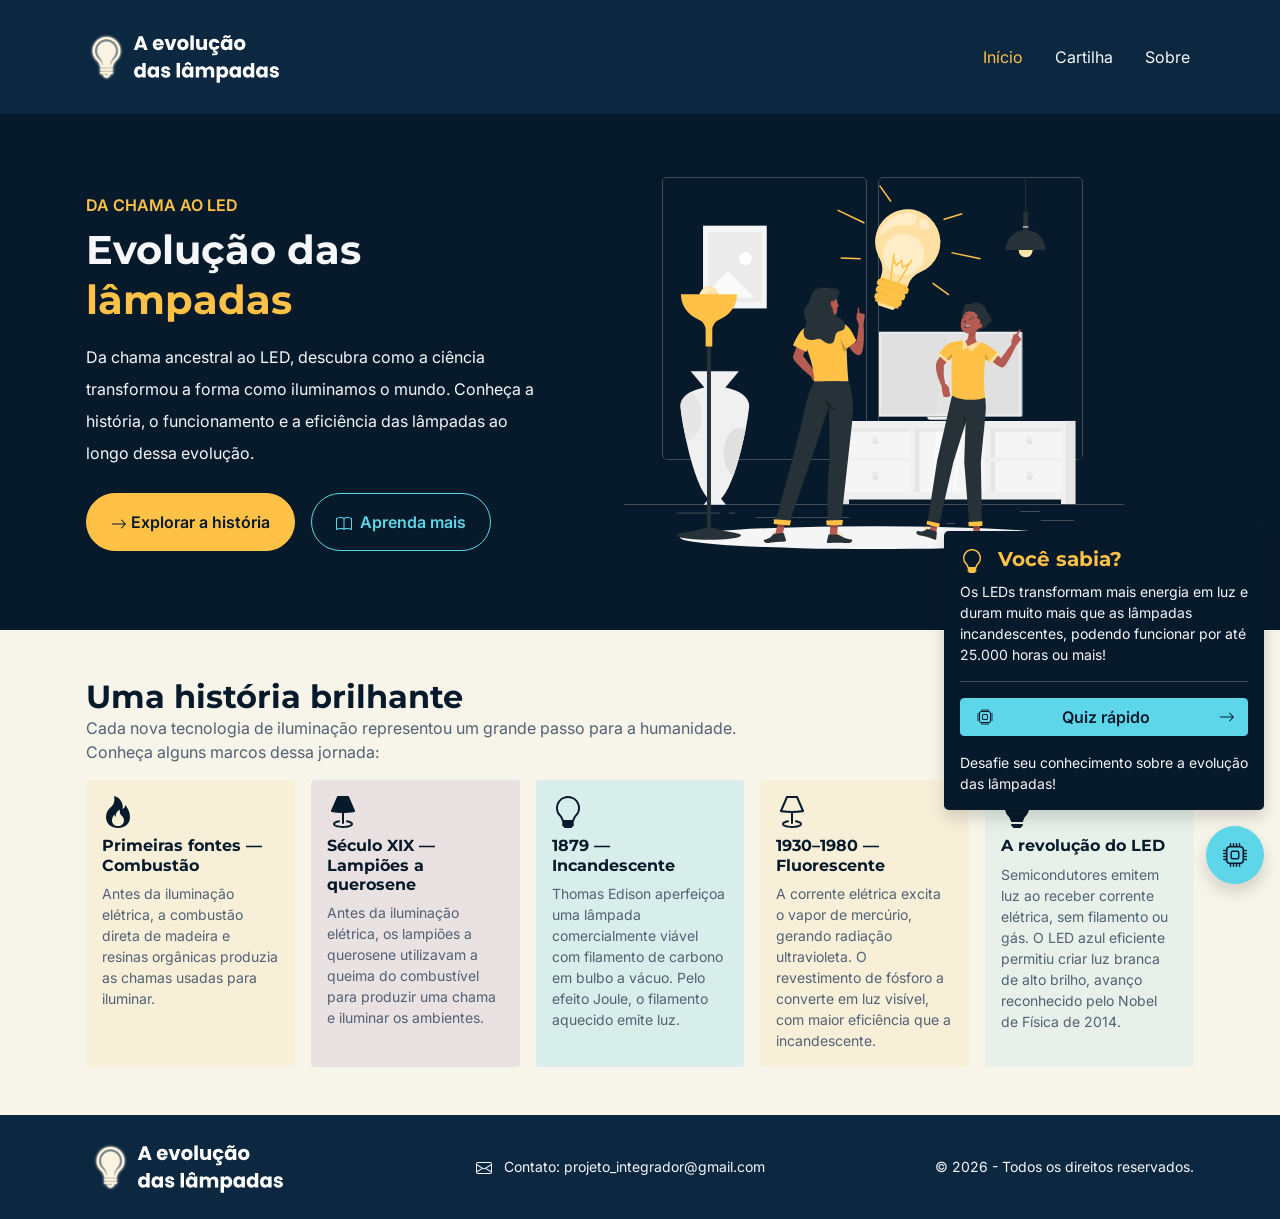
==== index.html @ 09c24e11 "Adicionando a pagina de cartilha e ajustando os estilos e links do site." ====
<!doctype html>
<html lang="pt-BR">
  <head>
    <meta charset="UTF-8"/>
    <meta name="viewport" content="width=device-width, initial-scale=1"/>
    <link rel="stylesheet" href="css/bootstrap.min.css" />
    <link rel="stylesheet" href="css/style.css" />
    <link rel="preconnect" href="https://fonts.googleapis.com"/>
    <link rel="preconnect" href="https://fonts.gstatic.com" crossorigin/>
    <link href="https://fonts.googleapis.com/css2?family=Inter:wght@400;600;700&family=Montserrat:wght@700&display=swap"
      rel="stylesheet"/>
    <link rel="icon" href="img/logo-icon.svg" type="image/svg+xml"/>
    <title>Início | Evolução das lâmpadas</title>
  </head>

  <body>
    <header>
      <nav class="navbar navbar-expand-md navbar-dark bg-azul-escuro py-3">
        <div class="container">
          <img
            src="img/evolucao-lampada-logo.svg" alt="Evolução das lâmpadas"
            class="navbar-brand img-fluid"
            width="220"/>

          <button
            class="navbar-toggler"
            type="button"
            data-bs-toggle="collapse"
            data-bs-target="#menuPrincipal"
            aria-controls="menuPrincipal"
            aria-expanded="false"
            aria-label="Abrir ou fechar o menu">
            <span class="navbar-toggler-icon"></span>
          </button>

          <div class="collapse navbar-collapse" id="menuPrincipal">
            <ul class="navbar-nav ms-auto gap-md-3">
              <li class="nav-item">
                <a class="nav-link active" href="#inicio" aria-current="page">Início</a>
              </li>

              <li class="nav-item">
                <a class="nav-link" href="cartilha.html">Cartilha</a>
              </li>
              
              <li class="nav-item">
                <a class="nav-link" href="#sobre">Sobre</a>
              </li>
            </ul>
          </div>
        </div>
      </nav>
    </header>

    <main id="inicio">
      <section class="bg-azul-marinho text-branco-suave py-5 py-md-2" aria-labelledby="titulo-principal">
        <div class="container px-4 px-md-3">
          <div class="row align-items-center gx-3">
            <div class="col-lg-5">
              <div>
                <p class="text-amarelo-luz text-uppercase texto-seminegrito mb-2">
                Da chama ao LED
                </p>

                <h1 id="titulo-principal" class="lh-sm mb-3 fw-bold">
                  Evolução das
                  <span class="text-amarelo-luz">lâmpadas</span>
                </h1>

                <p class="lh-lg mb-4">
                  Da chama ancestral ao LED, descubra como a ciência transformou a forma como iluminamos o mundo.
                  Conheça a história, o funcionamento e a eficiência das lâmpadas ao longo dessa evolução.
                </p>
              </div>

              <div class="d-flex flex-wrap gap-3">
                <a class="btn btn-personalizado btn-amarelo-luz rounded-pill px-4 py-3 texto-seminegrito" href="#historia">
                  <img src="bootstrap-icons-1.13.1/arrow-right.svg" alt=""
                    width="16"
                    height="16"
                    class="flex-shrink-0 icone-azul-marinho"/>

                  Explorar a história
                </a>

                <a class="btn btn-personalizado btn-ciano-contorno rounded-pill px-4 py-3 texto-seminegrito" href="#cartilha">
                  <img src="bootstrap-icons-1.13.1/book.svg" alt=""
                    width="16"
                    height="16"
                    class="flex-shrink-0 me-1 icone-ciano"/> 
                    
                  Aprenda mais
                </a>

              </div>
            </div>

            <div class="col-lg-7 d-none d-md-block mt-md-4 mt-lg-0">
              <img
                src="img/equipe-lampada-amarela-banner.svg"
                alt="Duas pessoas em um ambiente com luminárias e uma grande lâmpada amarela ao centro."
                class="img-fluid d-block mx-auto"
                width="500"
                height="500" />
            </div>
          </div>
        </div>
      </section>

      <section id="historia" class="py-4 py-lg-5" aria-labelledby="titulo-historia">
        <div class="container px-4 px-md-3">
          <div class="row gx-3">

            <div class="col-12">
              <div class="mb-3">
                <h2 id="titulo-historia" class="text-azul-marinho fw-bold mb-0">Uma história brilhante</h2>
                <p class="mb-0">
                  Cada nova tecnologia de iluminação representou um grande passo para a humanidade.<br />
                  Conheça alguns marcos dessa jornada:
                </p>
              </div>

              <ol class="row row-cols-1 row-cols-sm-2 row-cols-lg-5 g-3 list-unstyled mb-0">
                <li class="col">
                  <div class="card h-100 border-0 bg-amarelo-suave">
                    <div class="card-body p-3">
                      <img
                        src="bootstrap-icons-1.13.1/fire.svg"
                        alt=""
                        width="32"
                        height="32"
                        class="icone-azul-marinho" />

                      <h3 class="card-title fs-6 text-azul-marinho mt-2 fw-bold">Primeiras fontes — Combustão</h3>

                      <p class="card-text small mb-0">
                        Antes da iluminação elétrica, a combustão direta de madeira e resinas orgânicas produzia
                        as chamas usadas para iluminar.
                      </p>
                    </div>
                  </div>
                </li>

                <li class="col">
                  <div class="card h-100 border-0 bg-lilas-suave">
                    <div class="card-body p-3">
                      <img
                        src="bootstrap-icons-1.13.1/lamp-fill.svg"
                        alt=""
                        width="32"
                        height="32"
                        class="icone-azul-marinho" />

                      <h3 class="card-title fs-6 text-azul-marinho mt-2 fw-bold">Século XIX — Lampiões a querosene</h3>

                      <p class="card-text small mb-0">
                        Antes da iluminação elétrica, os lampiões a querosene utilizavam a queima do combustível
                        para produzir uma chama e iluminar os ambientes.
                      </p>
                    </div>
                  </div>
                </li>

                <li class="col">
                  <div class="card h-100 border-0 bg-ciano-claro">
                    <div class="card-body p-3">
                      <img
                        src="bootstrap-icons-1.13.1/lightbulb.svg"
                        alt=""
                        width="32"
                        height="32"
                        class="icone-azul-marinho" />

                      <h3 class="card-title fs-6 text-azul-marinho mt-2 fw-bold">1879 — Incandescente</h3>

                      <p class="card-text small mb-0">
                        Thomas Edison aperfeiçoa uma lâmpada comercialmente viável com filamento de carbono em bulbo
                        a vácuo. Pelo efeito Joule, o filamento aquecido emite luz.
                      </p>
                    </div>
                  </div>
                </li>

                <li class="col">
                  <div class="card h-100 border-0 bg-amarelo-suave">
                    <div class="card-body p-3">
                      <img
                        src="bootstrap-icons-1.13.1/lamp.svg"
                        alt=""
                        width="32"
                        height="32"
                        class="icone-azul-marinho" />

                      <h3 class="card-title fs-6 text-azul-marinho mt-2 fw-bold">1930–1980 — Fluorescente</h3>

                      <p class="card-text small mb-0">
                        A corrente elétrica excita o vapor de mercúrio, gerando radiação ultravioleta. O revestimento
                        de fósforo a converte em luz visível, com maior eficiência que a incandescente.
                      </p>
                    </div>
                  </div>
                </li>

                <li class="col">
                  <div class="card h-100 border-0 bg-ciano-suave">
                    <div class="card-body p-3">
                      <img
                        src="bootstrap-icons-1.13.1/lightbulb-fill.svg"
                        alt=""
                        width="32"
                        height="32"
                        class="icone-azul-marinho" />

                      <h3 class="card-title fs-6 text-azul-marinho mt-2 fw-bold">A revolução do LED</h3>

                      <p class="card-text small mb-0">
                        Semicondutores emitem luz ao receber corrente elétrica, sem filamento ou gás. O LED azul
                        eficiente permitiu criar luz branca de alto brilho, avanço reconhecido pelo Nobel de Física de 2014.
                      </p>
                    </div>
                  </div>
                </li>

              </ol>
            </div>

          </div>
        </div>
      </section>
    </main>

    <footer class="bg-azul-escuro text-branco-suave pt-4 pb-3 py-md-3">
      <div class="container px-4 px-md-3">
        <div class="d-flex flex-column flex-lg-row align-items-center align-items-md-start align-items-lg-center gap-3 gap-lg-4 text-center text-md-start">
          <a href="#inicio" aria-label="Voltar ao início">
            <img
              src="img/evolucao-lampada-logo.svg"
              alt="Evolução das lâmpadas"
              class="img-fluid"
              width="220" />
          </a>

          <address class="small mb-0 flex-grow-1 text-center align-self-center">
            <a href="mailto:projeto_integrador@gmail.com" class="text-branco-suave text-decoration-none text-break">
              <img
                src="bootstrap-icons-1.13.1/envelope.svg"
                alt=""
                width="16"
                height="16"
                class="flex-shrink-0 me-2 icone-branco-suave" />
                Contato: projeto_integrador@gmail.com
            </a>
          </address>

          <div class="mt-4 mt-md-0 align-self-center align-self-lg-center ms-lg-auto text-start">
            <p class="small mb-0">&copy; 2026 - Todos os direitos reservados.</p>
          </div>
        </div>
      </div>
    </footer>

    <aside class="quiz-flutuante position-fixed end-0 p-3 pe-none" aria-label="Quiz rápido">
      <div class="collapse pe-auto" id="quiz-celular">
        <div class="quiz-painel bg-azul-marinho text-branco-suave rounded-3 shadow p-3 mb-3">
          <div>
            <h2 class="fs-5 text-amarelo-luz fw-bold">
              <img
                src="bootstrap-icons-1.13.1/lightbulb.svg"
                alt=""
                width="24"
                height="24"
                class="flex-shrink-0 me-2 icone-amarelo-luz" />
              Você sabia?
            </h2>
            <p class="small">
              Os LEDs transformam mais energia em luz e duram muito mais que as lâmpadas incandescentes, podendo
              funcionar por até 25.000 horas ou mais!
            </p>
          </div>

          <hr />

          <a
            class="btn btn-personalizado btn-ciano w-100 d-flex align-items-center justify-content-between gap-2 texto-seminegrito"
            href="quiz.html">
            <img
              src="bootstrap-icons-1.13.1/cpu.svg"
              alt=""
              width="16"
              height="16"
              class="flex-shrink-0 ms-1 icone-azul-marinho" />

            Quiz rápido

            <img
              src="bootstrap-icons-1.13.1/arrow-right.svg"
              alt=""
              width="16"
              height="16"
              class="flex-shrink-0 icone-azul-marinho" />
          </a>
          <div class="mt-3">
            <p class="small mb-0">Desafie seu conhecimento sobre a evolução das lâmpadas!</p>
          </div>
        </div>
      </div>

      <div class="d-flex justify-content-end">
        <button
          class="quiz-botao btn btn-personalizado btn-ciano rounded-circle shadow p-3 lh-1 pe-auto"
          type="button"
          data-bs-toggle="collapse"
          data-bs-target="#quiz-celular"
          aria-expanded="false"
          aria-controls="quiz-celular"
          aria-label="Abrir ou fechar o quadro do quiz">
          <img
            src="bootstrap-icons-1.13.1/cpu.svg"
            alt=""
            width="24"
            height="24"
            class="flex-shrink-0 icone-azul-marinho" />
        </button>
      </div>
    </aside>

    <script src="js/bootstrap.bundle.min.js"></script>
    <script src="js/quiz.js"></script>
  </body>
</html>
---- css/style.css ----
/* GUIA 11 */
:root {
  --azul-marinho: #071a2b;
  --azul-escuro: #0c2740;
  --amarelo-luz: #ffc247;
  --amarelo-dourado: #ffd76a;
  --azul-ciano: #5cd6e8;
  --branco-marfim: #f7f4ea;
  --branco-suave: #f5f7fa;
  --cinza-azulado: #526174;
  --fonte-titulos: "Montserrat", sans-serif;
  --fonte-texto: "Inter", sans-serif;

--filtro-icone-azul-marinho: brightness(0) saturate(100%) invert(7%) sepia(26.0172%) saturate(1415.1159%)
  hue-rotate(166.724deg) brightness(125.2178%) contrast(100.4%);
--filtro-icone-ciano: brightness(0) saturate(100%) invert(49.5159%) sepia(56.64%) saturate(509.5575%)
  hue-rotate(157.734deg) brightness(146.4315%) contrast(81.9508%);
--filtro-icone-amarelo-luz: brightness(0) saturate(100%) invert(70.718%) sepia(15.9772%) saturate(1612.7159%)
  hue-rotate(-6.0572deg) brightness(110.0978%) contrast(100.16%);
--filtro-icone-branco-suave: brightness(0) saturate(100%) invert(48.0359%) sepia(25.3024%) saturate(14%)
  hue-rotate(176.8478deg) brightness(148.9915%) contrast(183.6708%);
}

body {
  font-family: var(--fonte-texto);
  color: var(--cinza-azulado);
  background-color: var(--branco-marfim);
}

h1,
h2,
h3,
h4,
h5,
h6 {
  font-family: var(--fonte-titulos);
  font-weight: 700;
}

.texto-seminegrito {
  font-weight: 600;
}

.text-branco-suave,
.navbar-dark .navbar-nav .nav-link {
  color: var(--branco-suave);
}

.navbar-dark .navbar-nav .nav-link.active,
.navbar-dark .navbar-nav .nav-link:hover,
.navbar-dark .navbar-nav .nav-link:focus {
  color: var(--amarelo-luz);
}

.bg-azul-escuro {
  background-color: var(--azul-escuro);
}

.bg-azul-marinho {
  background-color: var(--azul-marinho);
}

.text-amarelo-luz {
  color: var(--amarelo-luz);
}

.btn-personalizado {
  color: var(--botao-texto, var(--azul-marinho));
  background-color: var(--botao-fundo);
  border-color: var(--botao-borda, var(--botao-fundo));
}

.btn-personalizado:hover,
.btn-personalizado:focus {
  color: var(--azul-marinho);
  background-color: var(--botao-destaque);
  border-color: var(--botao-destaque);
}

.btn-personalizado:focus {
  outline: 2px solid var(--branco-suave);
  outline-offset: 3px;
  box-shadow: none;
}

.btn-amarelo-luz {
  --botao-fundo: var(--amarelo-luz);
  --botao-destaque: var(--amarelo-dourado);
}

.btn-ciano {
  --botao-fundo: var(--azul-ciano);
  --botao-destaque: var(--amarelo-luz);
}

.btn-ciano-contorno {
  --botao-texto: var(--azul-ciano);
  --botao-fundo: transparent;
  --botao-borda: var(--azul-ciano);
  --botao-destaque: var(--azul-ciano);
}

.text-azul-marinho {
  color: var(--azul-marinho);
}

.bg-amarelo-suave {
  background-color: rgba(255, 194, 71, 0.1);
}

.bg-ciano-claro {
  background-color: rgba(92, 214, 232, 0.2);
}

.bg-ciano-suave {
  background-color: rgba(92, 214, 232, 0.1);
}

.bg-lilas-suave {
  background-color: rgba(141, 91, 167, 0.123);
}

.imagem-cartilha {
  object-fit: contain;
}

@media (min-width: 992px) {
  .sequencia-historia > li {
    position: relative;
  }

  .sequencia-historia > li:not(:last-child)::after {
    content: "";
    position: absolute;
    top: 50%;
    right: -8px;
    width: 16px;
    height: 16px;
    transform: translateY(-50%);
    background: url("../bootstrap-icons-1.13.1/arrow-right.svg") center / contain no-repeat;
    filter: var(--filtro-icone-ciano);
  }
}

.icone-azul-marinho {
  filter: var(--filtro-icone-azul-marinho);
}

.icone-ciano {
  filter: var(--filtro-icone-ciano);
}

.icone-amarelo-luz {
  filter: var(--filtro-icone-amarelo-luz);
}

.icone-branco-suave {
  filter: var(--filtro-icone-branco-suave);
}

.btn-ciano-contorno:hover .icone-ciano,
.btn-ciano-contorno:focus .icone-ciano {
  filter: var(--filtro-icone-azul-marinho);
}

.quiz-flutuante {
  width: min(22rem, 100%);
  bottom: var(--limite-rodape, 0px);
  z-index: 1030;
}

.quiz-painel {
  max-height: max(0px, calc(100dvh - 7rem - var(--limite-rodape, 0px)));
  overflow-y: auto;
}

.quiz-botao {
  animation: quiz-pulo 2.5s ease-in-out infinite;
}

.quiz-botao:hover,
.quiz-botao:focus-visible {
  animation-play-state: paused;
}

@keyframes quiz-pulo {
  0%, 40%, 100% { transform: translateY(0); }
  20% { transform: translateY(-6px); }
}

@media (prefers-reduced-motion: reduce) {
  .quiz-botao {
    animation: none;
  }
}
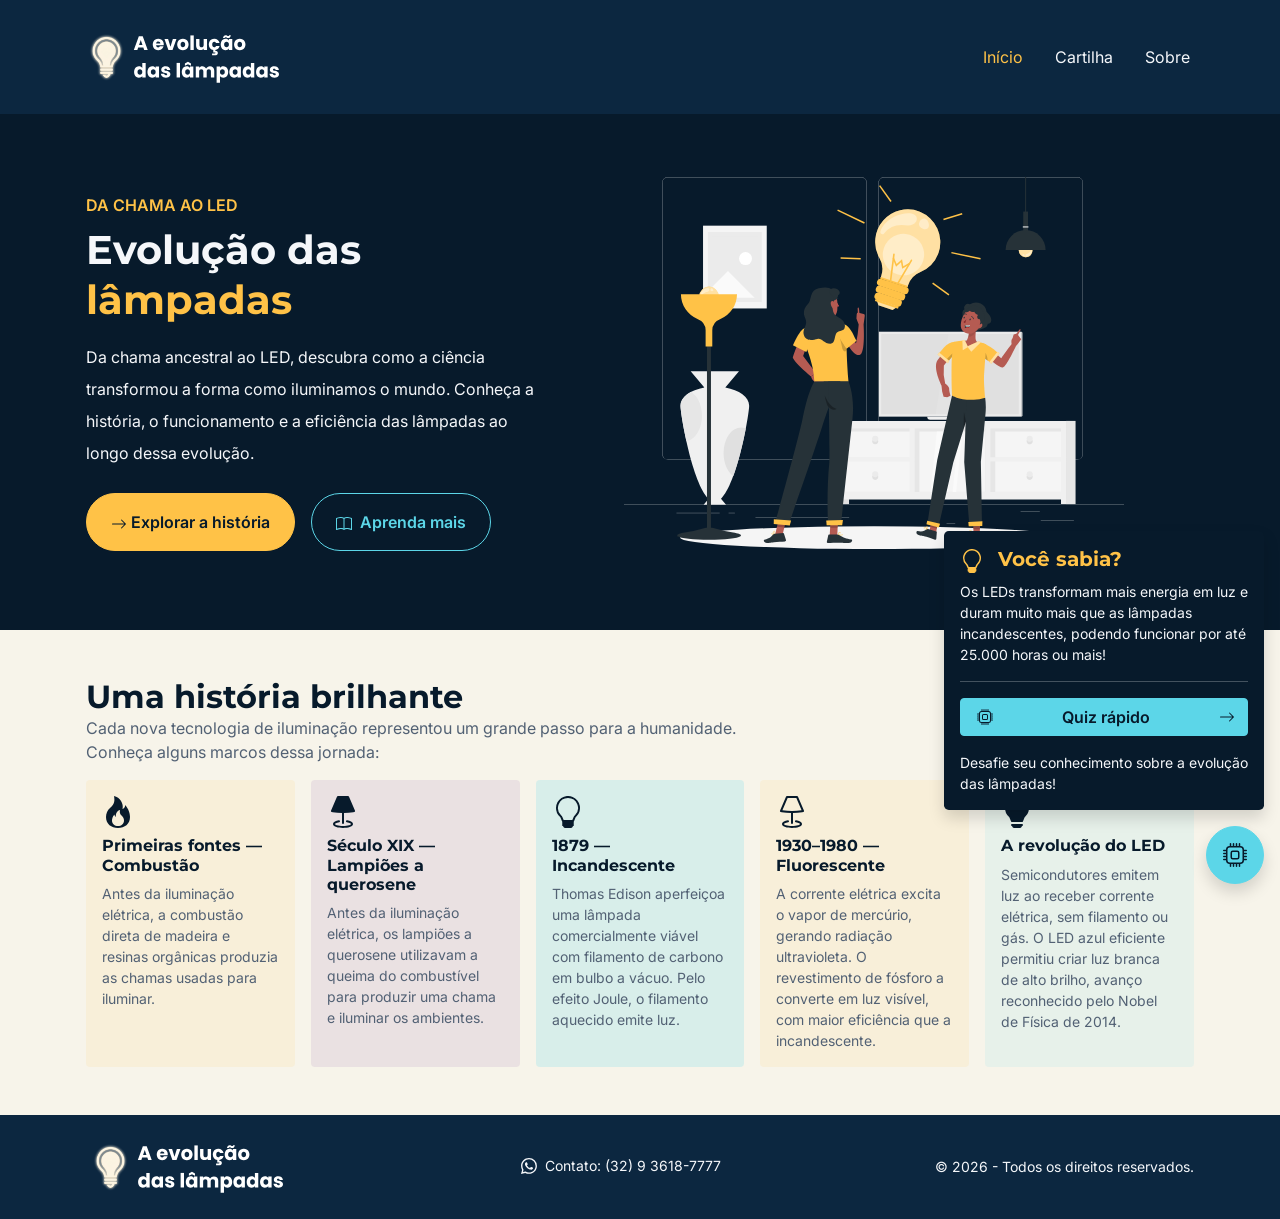
==== commit 78ca235e: "Alterando a forma de contato." ====
--- a/index.html
+++ b/index.html
@@ -1,15 +1,16 @@
 <!doctype html>
 <html lang="pt-BR">
   <head>
-    <meta charset="UTF-8"/>
-    <meta name="viewport" content="width=device-width, initial-scale=1"/>
+    <meta charset="UTF-8" />
+    <meta name="viewport" content="width=device-width, initial-scale=1" />
     <link rel="stylesheet" href="css/bootstrap.min.css" />
     <link rel="stylesheet" href="css/style.css" />
-    <link rel="preconnect" href="https://fonts.googleapis.com"/>
-    <link rel="preconnect" href="https://fonts.gstatic.com" crossorigin/>
-    <link href="https://fonts.googleapis.com/css2?family=Inter:wght@400;600;700&family=Montserrat:wght@700&display=swap"
-      rel="stylesheet"/>
-    <link rel="icon" href="img/logo-icon.svg" type="image/svg+xml"/>
+    <link rel="preconnect" href="https://fonts.googleapis.com" />
+    <link rel="preconnect" href="https://fonts.gstatic.com" crossorigin />
+    <link
+      href="https://fonts.googleapis.com/css2?family=Inter:wght@400;600;700&family=Montserrat:wght@700&display=swap"
+      rel="stylesheet" />
+    <link rel="icon" href="img/logo-icon.svg" type="image/svg+xml" />
     <title>Início | Evolução das lâmpadas</title>
   </head>
 
@@ -18,9 +19,10 @@
       <nav class="navbar navbar-expand-md navbar-dark bg-azul-escuro py-3">
         <div class="container">
           <img
-            src="img/evolucao-lampada-logo.svg" alt="Evolução das lâmpadas"
+            src="img/evolucao-lampada-logo.svg"
+            alt="Evolução das lâmpadas"
             class="navbar-brand img-fluid"
-            width="220"/>
+            width="220" />
 
           <button
             class="navbar-toggler"
@@ -42,7 +44,7 @@
               <li class="nav-item">
                 <a class="nav-link" href="cartilha.html">Cartilha</a>
               </li>
-              
+
               <li class="nav-item">
                 <a class="nav-link" href="#sobre">Sobre</a>
               </li>
@@ -58,9 +60,7 @@
           <div class="row align-items-center gx-3">
             <div class="col-lg-5">
               <div>
-                <p class="text-amarelo-luz text-uppercase texto-seminegrito mb-2">
-                Da chama ao LED
-                </p>
+                <p class="text-amarelo-luz text-uppercase texto-seminegrito mb-2">Da chama ao LED</p>
 
                 <h1 id="titulo-principal" class="lh-sm mb-3 fw-bold">
                   Evolução das
@@ -74,24 +74,31 @@
               </div>
 
               <div class="d-flex flex-wrap gap-3">
-                <a class="btn btn-personalizado btn-amarelo-luz rounded-pill px-4 py-3 texto-seminegrito" href="#historia">
-                  <img src="bootstrap-icons-1.13.1/arrow-right.svg" alt=""
+                <a
+                  class="btn btn-personalizado btn-amarelo-luz rounded-pill px-4 py-3 texto-seminegrito"
+                  href="#historia">
+                  <img
+                    src="bootstrap-icons-1.13.1/arrow-right.svg"
+                    alt=""
                     width="16"
                     height="16"
-                    class="flex-shrink-0 icone-azul-marinho"/>
+                    class="flex-shrink-0 icone-azul-marinho" />
 
                   Explorar a história
                 </a>
 
-                <a class="btn btn-personalizado btn-ciano-contorno rounded-pill px-4 py-3 texto-seminegrito" href="#cartilha">
-                  <img src="bootstrap-icons-1.13.1/book.svg" alt=""
+                <a
+                  class="btn btn-personalizado btn-ciano-contorno rounded-pill px-4 py-3 texto-seminegrito"
+                  href="cartilha.html">
+                  <img
+                    src="bootstrap-icons-1.13.1/book.svg"
+                    alt=""
                     width="16"
                     height="16"
-                    class="flex-shrink-0 me-1 icone-ciano"/> 
-                    
+                    class="flex-shrink-0 me-1 icone-ciano" />
+
                   Aprenda mais
                 </a>
-
               </div>
             </div>
 
@@ -110,7 +117,6 @@
       <section id="historia" class="py-4 py-lg-5" aria-labelledby="titulo-historia">
         <div class="container px-4 px-md-3">
           <div class="row gx-3">
-
             <div class="col-12">
               <div class="mb-3">
                 <h2 id="titulo-historia" class="text-azul-marinho fw-bold mb-0">Uma história brilhante</h2>
@@ -134,8 +140,8 @@
                       <h3 class="card-title fs-6 text-azul-marinho mt-2 fw-bold">Primeiras fontes — Combustão</h3>
 
                       <p class="card-text small mb-0">
-                        Antes da iluminação elétrica, a combustão direta de madeira e resinas orgânicas produzia
-                        as chamas usadas para iluminar.
+                        Antes da iluminação elétrica, a combustão direta de madeira e resinas orgânicas produzia as
+                        chamas usadas para iluminar.
                       </p>
                     </div>
                   </div>
@@ -154,8 +160,8 @@
                       <h3 class="card-title fs-6 text-azul-marinho mt-2 fw-bold">Século XIX — Lampiões a querosene</h3>
 
                       <p class="card-text small mb-0">
-                        Antes da iluminação elétrica, os lampiões a querosene utilizavam a queima do combustível
-                        para produzir uma chama e iluminar os ambientes.
+                        Antes da iluminação elétrica, os lampiões a querosene utilizavam a queima do combustível para
+                        produzir uma chama e iluminar os ambientes.
                       </p>
                     </div>
                   </div>
@@ -174,8 +180,8 @@
                       <h3 class="card-title fs-6 text-azul-marinho mt-2 fw-bold">1879 — Incandescente</h3>
 
                       <p class="card-text small mb-0">
-                        Thomas Edison aperfeiçoa uma lâmpada comercialmente viável com filamento de carbono em bulbo
-                        a vácuo. Pelo efeito Joule, o filamento aquecido emite luz.
+                        Thomas Edison aperfeiçoa uma lâmpada comercialmente viável com filamento de carbono em bulbo a
+                        vácuo. Pelo efeito Joule, o filamento aquecido emite luz.
                       </p>
                     </div>
                   </div>
@@ -194,8 +200,8 @@
                       <h3 class="card-title fs-6 text-azul-marinho mt-2 fw-bold">1930–1980 — Fluorescente</h3>
 
                       <p class="card-text small mb-0">
-                        A corrente elétrica excita o vapor de mercúrio, gerando radiação ultravioleta. O revestimento
-                        de fósforo a converte em luz visível, com maior eficiência que a incandescente.
+                        A corrente elétrica excita o vapor de mercúrio, gerando radiação ultravioleta. O revestimento de
+                        fósforo a converte em luz visível, com maior eficiência que a incandescente.
                       </p>
                     </div>
                   </div>
@@ -215,15 +221,14 @@
 
                       <p class="card-text small mb-0">
                         Semicondutores emitem luz ao receber corrente elétrica, sem filamento ou gás. O LED azul
-                        eficiente permitiu criar luz branca de alto brilho, avanço reconhecido pelo Nobel de Física de 2014.
-                      </p>
-                    </div>
-                  </div>
-                </li>
-
+                        eficiente permitiu criar luz branca de alto brilho, avanço reconhecido pelo Nobel de Física de
+                        2014.
+                      </p>
+                    </div>
+                  </div>
+                </li>
               </ol>
             </div>
-
           </div>
         </div>
       </section>
@@ -231,24 +236,26 @@
 
     <footer class="bg-azul-escuro text-branco-suave pt-4 pb-3 py-md-3">
       <div class="container px-4 px-md-3">
-        <div class="d-flex flex-column flex-lg-row align-items-center align-items-md-start align-items-lg-center gap-3 gap-lg-4 text-center text-md-start">
+        <div
+          class="d-flex flex-column flex-lg-row align-items-center align-items-md-start align-items-lg-center gap-3 gap-lg-4 text-center text-md-start">
           <a href="#inicio" aria-label="Voltar ao início">
-            <img
-              src="img/evolucao-lampada-logo.svg"
-              alt="Evolução das lâmpadas"
-              class="img-fluid"
-              width="220" />
+            <img src="img/evolucao-lampada-logo.svg" alt="Evolução das lâmpadas" class="img-fluid" width="220" />
           </a>
 
           <address class="small mb-0 flex-grow-1 text-center align-self-center">
-            <a href="mailto:projeto_integrador@gmail.com" class="text-branco-suave text-decoration-none text-break">
+            <a
+              href="https://wa.me/5532936187777?text=Ol%C3%A1%21%20Gostaria%20de%20saber%20mais%20sobre%20o%20projeto."
+              target="_blank"
+              rel="noopener noreferrer"
+              class="d-inline-flex align-items-center text-branco-suave text-decoration-none text-break">
               <img
-                src="bootstrap-icons-1.13.1/envelope.svg"
+                src="bootstrap-icons-1.13.1/whatsapp.svg"
                 alt=""
                 width="16"
                 height="16"
                 class="flex-shrink-0 me-2 icone-branco-suave" />
-                Contato: projeto_integrador@gmail.com
+
+              Contato: (32) 9 3618-7777
             </a>
           </address>
 
@@ -327,4 +334,4 @@
     <script src="js/bootstrap.bundle.min.js"></script>
     <script src="js/quiz.js"></script>
   </body>
-</html>+</html>
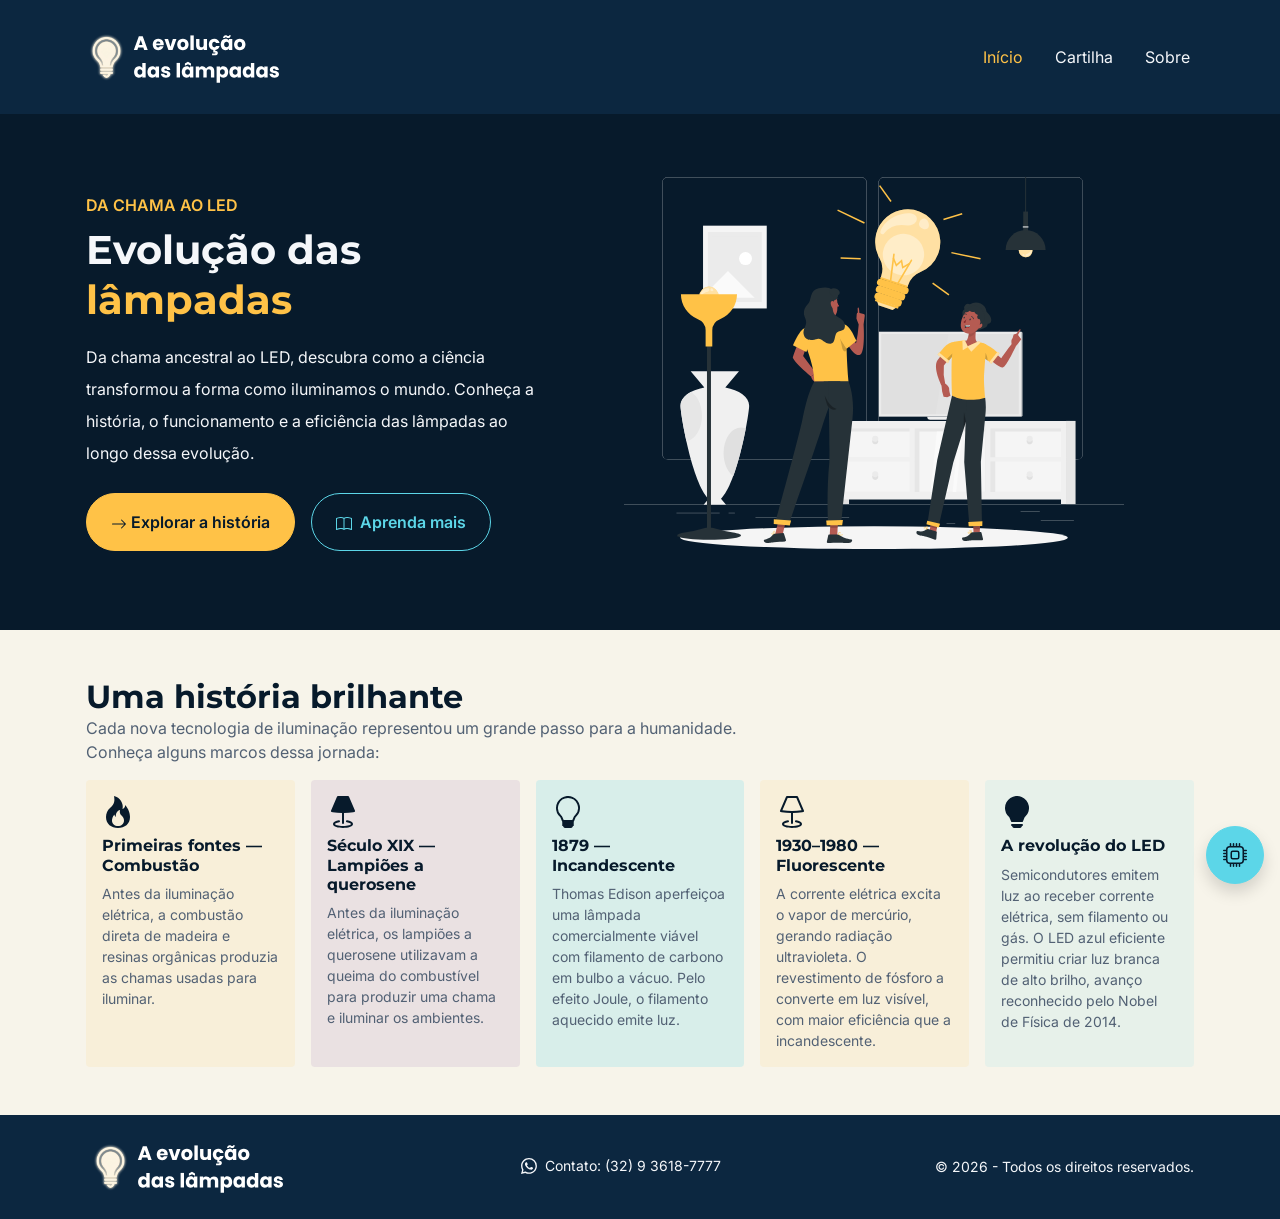
==== commit df746b43: "Organizando os arquivos JS." ====
--- a/index.html
+++ b/index.html
@@ -4,7 +4,7 @@
     <meta charset="UTF-8" />
     <meta name="viewport" content="width=device-width, initial-scale=1" />
     <link rel="stylesheet" href="css/bootstrap.min.css" />
-    <link rel="stylesheet" href="css/style.css" />
+    <link rel="stylesheet" href="css/style/main.css" />
     <link rel="preconnect" href="https://fonts.googleapis.com" />
     <link rel="preconnect" href="https://fonts.gstatic.com" crossorigin />
     <link
@@ -46,7 +46,7 @@
               </li>
 
               <li class="nav-item">
-                <a class="nav-link" href="#sobre">Sobre</a>
+                <a class="nav-link" href="sobre.html">Sobre</a>
               </li>
             </ul>
           </div>
@@ -332,6 +332,6 @@
     </aside>
 
     <script src="js/bootstrap.bundle.min.js"></script>
-    <script src="js/quiz.js"></script>
+    <script type="module" src="js/script/main.js"></script>
   </body>
 </html>
--- a/css/style/main.css
+++ b/css/style/main.css
@@ -0,0 +1,5 @@
+@import url("./variaveis.css");
+@import url("./global.css");
+@import url("./index.css");
+@import url("./cartilha.css");
+@import url("./quiz.css");
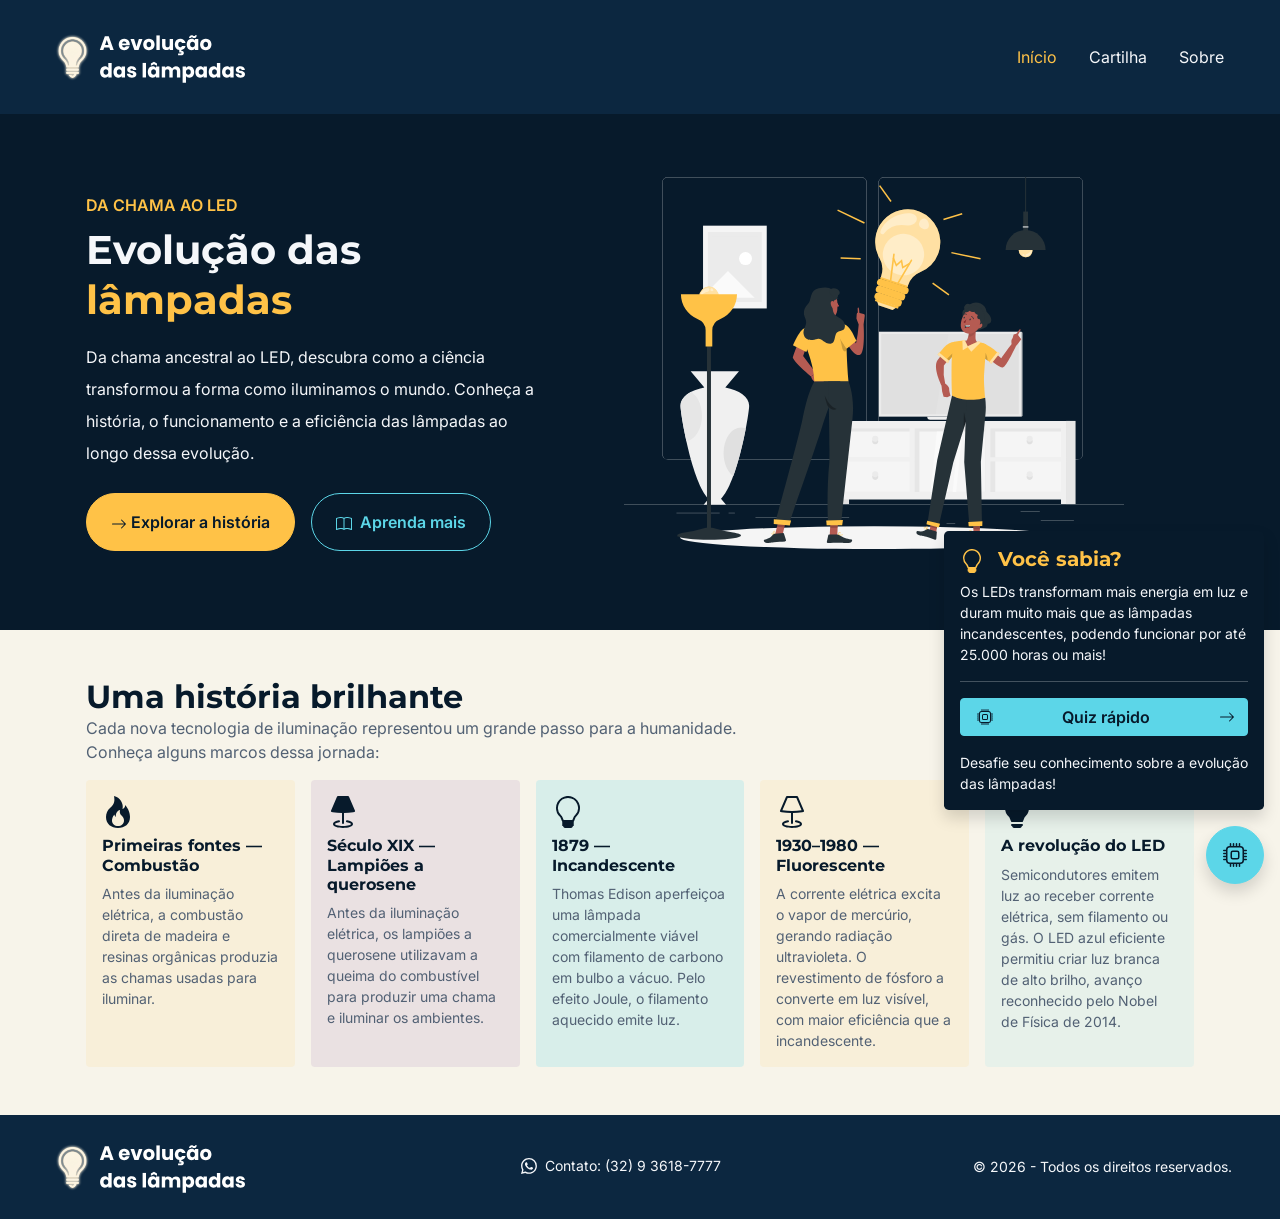
==== commit 32d760a5: "Ajustando o cabeçalho e o rodapé para as laterais das páginas, melhorando os espaçamentos na versão " ====
--- a/index.html
+++ b/index.html
@@ -17,7 +17,7 @@
   <body>
     <header>
       <nav class="navbar navbar-expand-md navbar-dark bg-azul-escuro py-3">
-        <div class="container">
+        <div class="container-fluid px-4 px-xl-5">
           <img
             src="img/evolucao-lampada-logo.svg"
             alt="Evolução das lâmpadas"
@@ -235,14 +235,16 @@
     </main>
 
     <footer class="bg-azul-escuro text-branco-suave pt-4 pb-3 py-md-3">
-      <div class="container px-4 px-md-3">
+      <div class="container-fluid px-4 px-xl-5">
         <div
           class="d-flex flex-column flex-lg-row align-items-center align-items-md-start align-items-lg-center gap-3 gap-lg-4 text-center text-md-start">
           <a href="#inicio" aria-label="Voltar ao início">
             <img src="img/evolucao-lampada-logo.svg" alt="Evolução das lâmpadas" class="img-fluid" width="220" />
           </a>
 
-          <address class="small mb-0 flex-grow-1 text-center align-self-center">
+          <hr class="d-lg-none w-100 m-0" aria-hidden="true" />
+
+          <address class="small mb-0 mt-3 mt-lg-0 flex-grow-1 text-center align-self-center">
             <a
               href="https://wa.me/5532936187777?text=Ol%C3%A1%21%20Gostaria%20de%20saber%20mais%20sobre%20o%20projeto."
               target="_blank"
--- a/css/style/main.css
+++ b/css/style/main.css
@@ -2,4 +2,6 @@
 @import url("./global.css");
 @import url("./index.css");
 @import url("./cartilha.css");
-@import url("./quiz.css");
+@import url("./quiz-caixa.css");
+@import url("./quiz-formulario.css");
+@import url("./sobre.css");
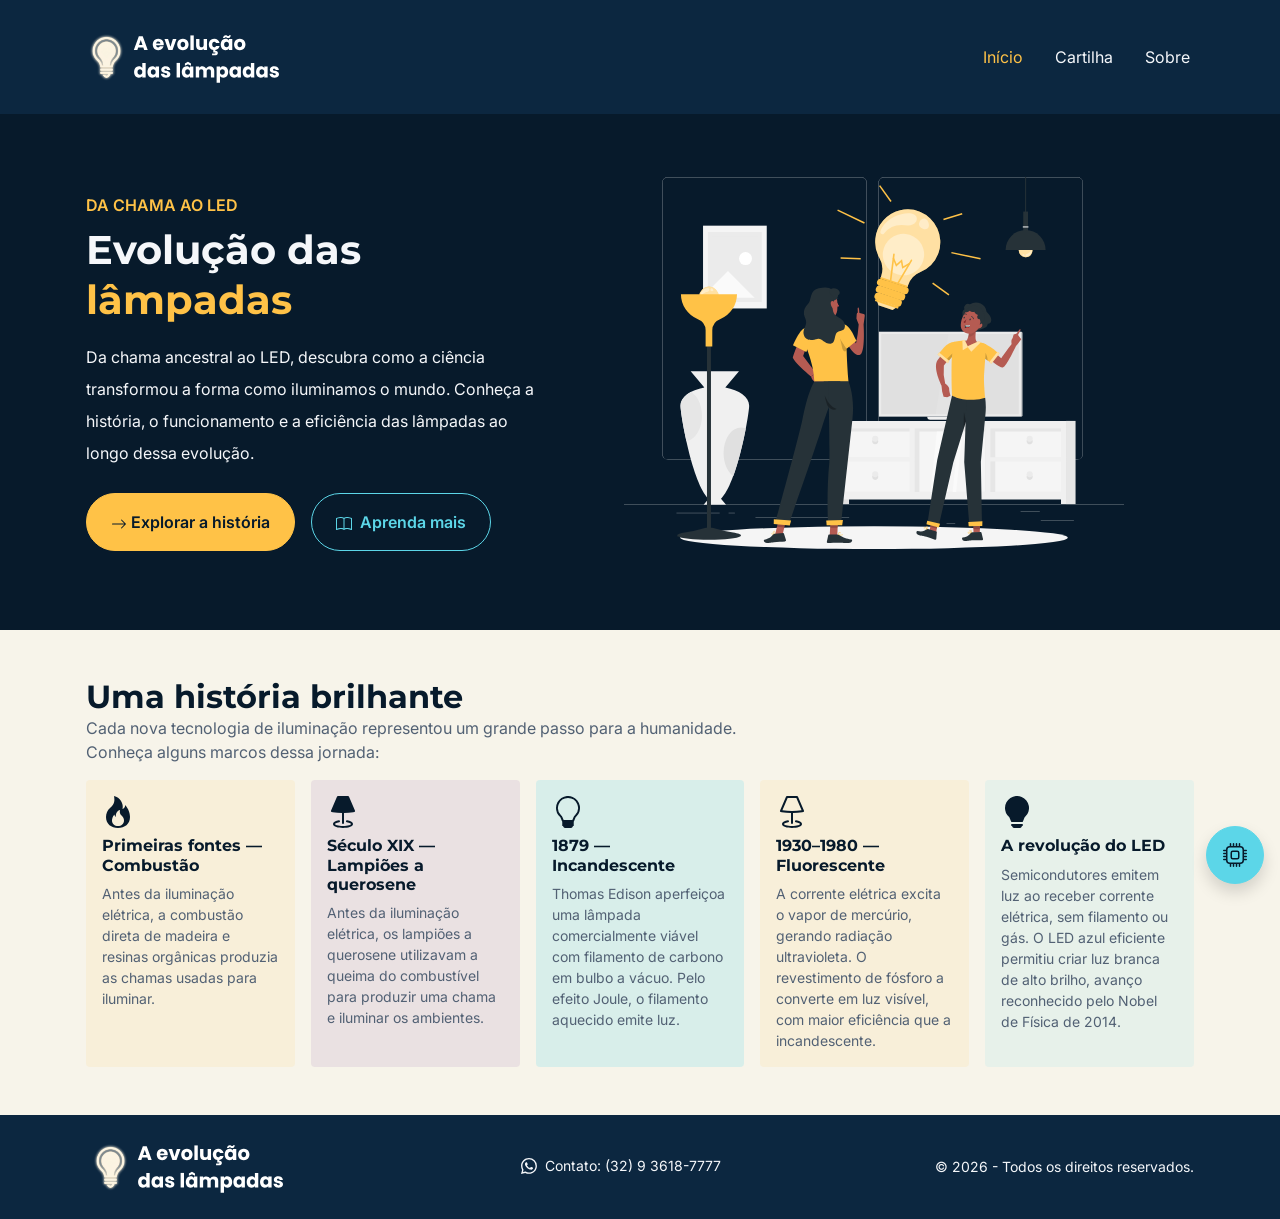
==== commit f91e6f0a: "Restaurando o alinhamento original do cabeçalho e do rodapé e removendo o posicionamento automático " ====
--- a/index.html
+++ b/index.html
@@ -16,8 +16,8 @@
 
   <body>
     <header>
-      <nav class="navbar navbar-expand-md navbar-dark bg-azul-escuro py-3">
-        <div class="container-fluid px-4 px-xl-5">
+      <nav class="navbar navbar-expand-md navbar-dark bg-azul-escuro py-3" aria-label="Navegação principal">
+        <div class="container">
           <img
             src="img/evolucao-lampada-logo.svg"
             alt="Evolução das lâmpadas"
@@ -62,7 +62,7 @@
               <div>
                 <p class="text-amarelo-luz text-uppercase texto-seminegrito mb-2">Da chama ao LED</p>
 
-                <h1 id="titulo-principal" class="lh-sm mb-3 fw-bold">
+                <h1 id="titulo-principal" class="lh-sm mb-3">
                   Evolução das
                   <span class="text-amarelo-luz">lâmpadas</span>
                 </h1>
@@ -119,7 +119,7 @@
           <div class="row gx-3">
             <div class="col-12">
               <div class="mb-3">
-                <h2 id="titulo-historia" class="text-azul-marinho fw-bold mb-0">Uma história brilhante</h2>
+                <h2 id="titulo-historia" class="text-azul-marinho mb-0">Uma história brilhante</h2>
                 <p class="mb-0">
                   Cada nova tecnologia de iluminação representou um grande passo para a humanidade.<br />
                   Conheça alguns marcos dessa jornada:
@@ -129,7 +129,7 @@
               <ol class="row row-cols-1 row-cols-sm-2 row-cols-lg-5 g-3 list-unstyled mb-0">
                 <li class="col">
                   <div class="card h-100 border-0 bg-amarelo-suave">
-                    <div class="card-body p-3">
+                    <div class="card-body">
                       <img
                         src="bootstrap-icons-1.13.1/fire.svg"
                         alt=""
@@ -137,9 +137,9 @@
                         height="32"
                         class="icone-azul-marinho" />
 
-                      <h3 class="card-title fs-6 text-azul-marinho mt-2 fw-bold">Primeiras fontes — Combustão</h3>
-
-                      <p class="card-text small mb-0">
+                      <h3 class="card-title fs-6 text-azul-marinho mt-2">Primeiras fontes — Combustão</h3>
+
+                      <p class="card-text small">
                         Antes da iluminação elétrica, a combustão direta de madeira e resinas orgânicas produzia as
                         chamas usadas para iluminar.
                       </p>
@@ -149,7 +149,7 @@
 
                 <li class="col">
                   <div class="card h-100 border-0 bg-lilas-suave">
-                    <div class="card-body p-3">
+                    <div class="card-body">
                       <img
                         src="bootstrap-icons-1.13.1/lamp-fill.svg"
                         alt=""
@@ -157,9 +157,9 @@
                         height="32"
                         class="icone-azul-marinho" />
 
-                      <h3 class="card-title fs-6 text-azul-marinho mt-2 fw-bold">Século XIX — Lampiões a querosene</h3>
-
-                      <p class="card-text small mb-0">
+                      <h3 class="card-title fs-6 text-azul-marinho mt-2">Século XIX — Lampiões a querosene</h3>
+
+                      <p class="card-text small">
                         Antes da iluminação elétrica, os lampiões a querosene utilizavam a queima do combustível para
                         produzir uma chama e iluminar os ambientes.
                       </p>
@@ -169,7 +169,7 @@
 
                 <li class="col">
                   <div class="card h-100 border-0 bg-ciano-claro">
-                    <div class="card-body p-3">
+                    <div class="card-body">
                       <img
                         src="bootstrap-icons-1.13.1/lightbulb.svg"
                         alt=""
@@ -177,9 +177,9 @@
                         height="32"
                         class="icone-azul-marinho" />
 
-                      <h3 class="card-title fs-6 text-azul-marinho mt-2 fw-bold">1879 — Incandescente</h3>
-
-                      <p class="card-text small mb-0">
+                      <h3 class="card-title fs-6 text-azul-marinho mt-2">1879 — Incandescente</h3>
+
+                      <p class="card-text small">
                         Thomas Edison aperfeiçoa uma lâmpada comercialmente viável com filamento de carbono em bulbo a
                         vácuo. Pelo efeito Joule, o filamento aquecido emite luz.
                       </p>
@@ -189,7 +189,7 @@
 
                 <li class="col">
                   <div class="card h-100 border-0 bg-amarelo-suave">
-                    <div class="card-body p-3">
+                    <div class="card-body">
                       <img
                         src="bootstrap-icons-1.13.1/lamp.svg"
                         alt=""
@@ -197,9 +197,9 @@
                         height="32"
                         class="icone-azul-marinho" />
 
-                      <h3 class="card-title fs-6 text-azul-marinho mt-2 fw-bold">1930–1980 — Fluorescente</h3>
-
-                      <p class="card-text small mb-0">
+                      <h3 class="card-title fs-6 text-azul-marinho mt-2">1930–1980 — Fluorescente</h3>
+
+                      <p class="card-text small">
                         A corrente elétrica excita o vapor de mercúrio, gerando radiação ultravioleta. O revestimento de
                         fósforo a converte em luz visível, com maior eficiência que a incandescente.
                       </p>
@@ -209,7 +209,7 @@
 
                 <li class="col">
                   <div class="card h-100 border-0 bg-ciano-suave">
-                    <div class="card-body p-3">
+                    <div class="card-body">
                       <img
                         src="bootstrap-icons-1.13.1/lightbulb-fill.svg"
                         alt=""
@@ -217,9 +217,9 @@
                         height="32"
                         class="icone-azul-marinho" />
 
-                      <h3 class="card-title fs-6 text-azul-marinho mt-2 fw-bold">A revolução do LED</h3>
-
-                      <p class="card-text small mb-0">
+                      <h3 class="card-title fs-6 text-azul-marinho mt-2">A revolução do LED</h3>
+
+                      <p class="card-text small">
                         Semicondutores emitem luz ao receber corrente elétrica, sem filamento ou gás. O LED azul
                         eficiente permitiu criar luz branca de alto brilho, avanço reconhecido pelo Nobel de Física de
                         2014.
@@ -235,7 +235,7 @@
     </main>
 
     <footer class="bg-azul-escuro text-branco-suave pt-4 pb-3 py-md-3">
-      <div class="container-fluid px-4 px-xl-5">
+      <div class="container px-4 px-md-3">
         <div
           class="d-flex flex-column flex-lg-row align-items-center align-items-md-start align-items-lg-center gap-3 gap-lg-4 text-center text-md-start">
           <a href="#inicio" aria-label="Voltar ao início">
@@ -261,7 +261,7 @@
             </a>
           </address>
 
-          <div class="mt-4 mt-md-0 align-self-center align-self-lg-center ms-lg-auto text-start">
+          <div class="mt-4 mt-md-0 align-self-center ms-lg-auto text-start">
             <p class="small mb-0">&copy; 2026 - Todos os direitos reservados.</p>
           </div>
         </div>
@@ -272,7 +272,7 @@
       <div class="collapse pe-auto" id="quiz-celular">
         <div class="quiz-painel bg-azul-marinho text-branco-suave rounded-3 shadow p-3 mb-3">
           <div>
-            <h2 class="fs-5 text-amarelo-luz fw-bold">
+            <h2 class="fs-5 text-amarelo-luz">
               <img
                 src="bootstrap-icons-1.13.1/lightbulb.svg"
                 alt=""
